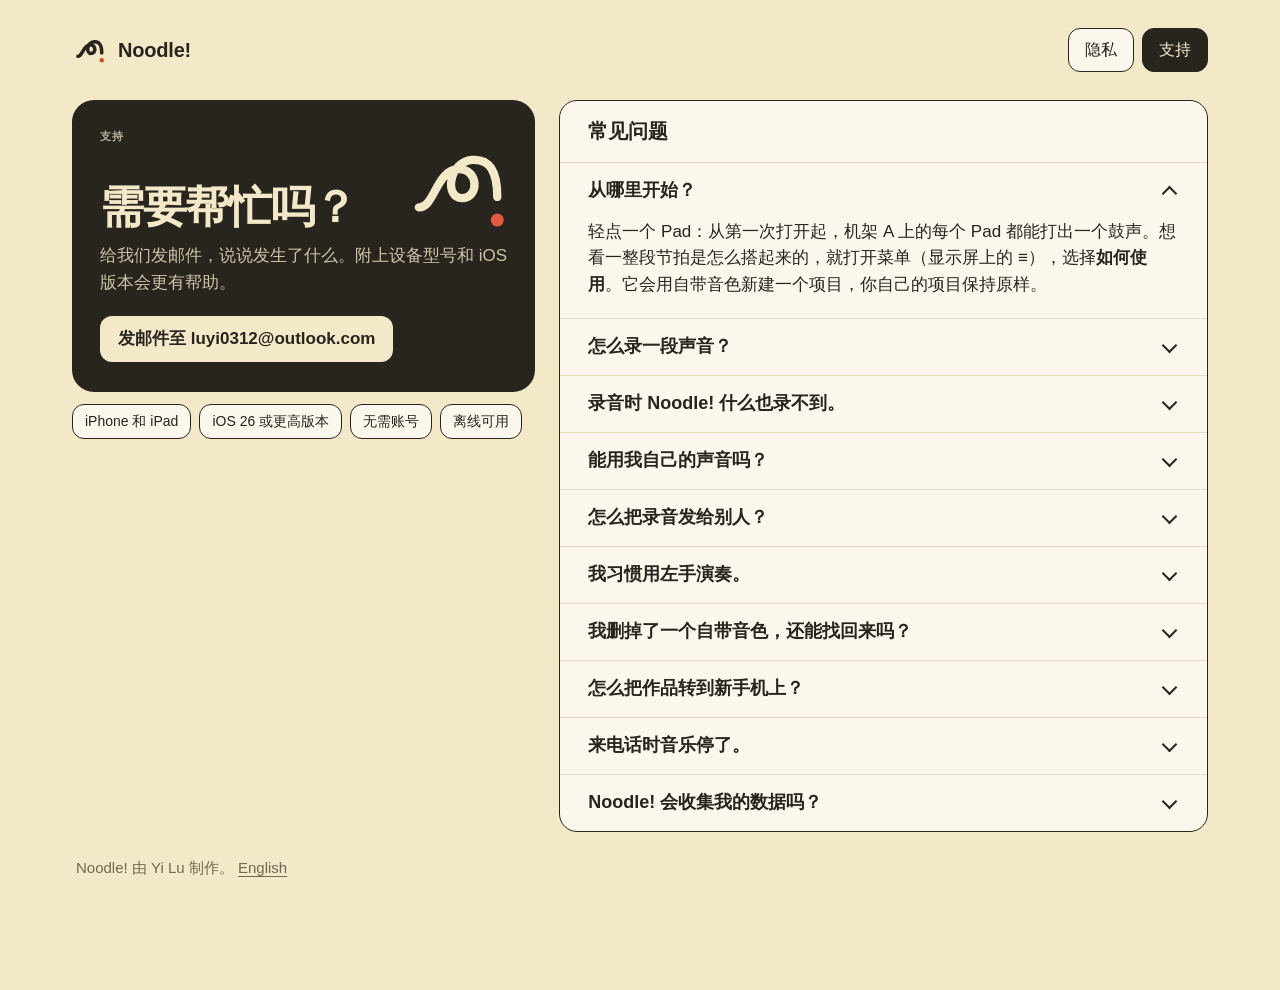
==== zh/index.html @ 2a9f567d "Add Simplified Chinese privacy and support pages The zh-Hans App Store listing says the app speaks S" ====
<!doctype html>
<html lang="zh-Hans">
<head>
<meta charset="utf-8">
<title>Noodle!</title>
<meta http-equiv="refresh" content="0; url=support.html">
<link rel="canonical" href="support.html">
</head>
<body>
<p><a href="support.html">Noodle! 支持</a> &middot; <a href="privacy.html">隐私政策</a> &middot; <a href="../support.html" lang="en" hreflang="en">English</a></p>
</body>
</html>
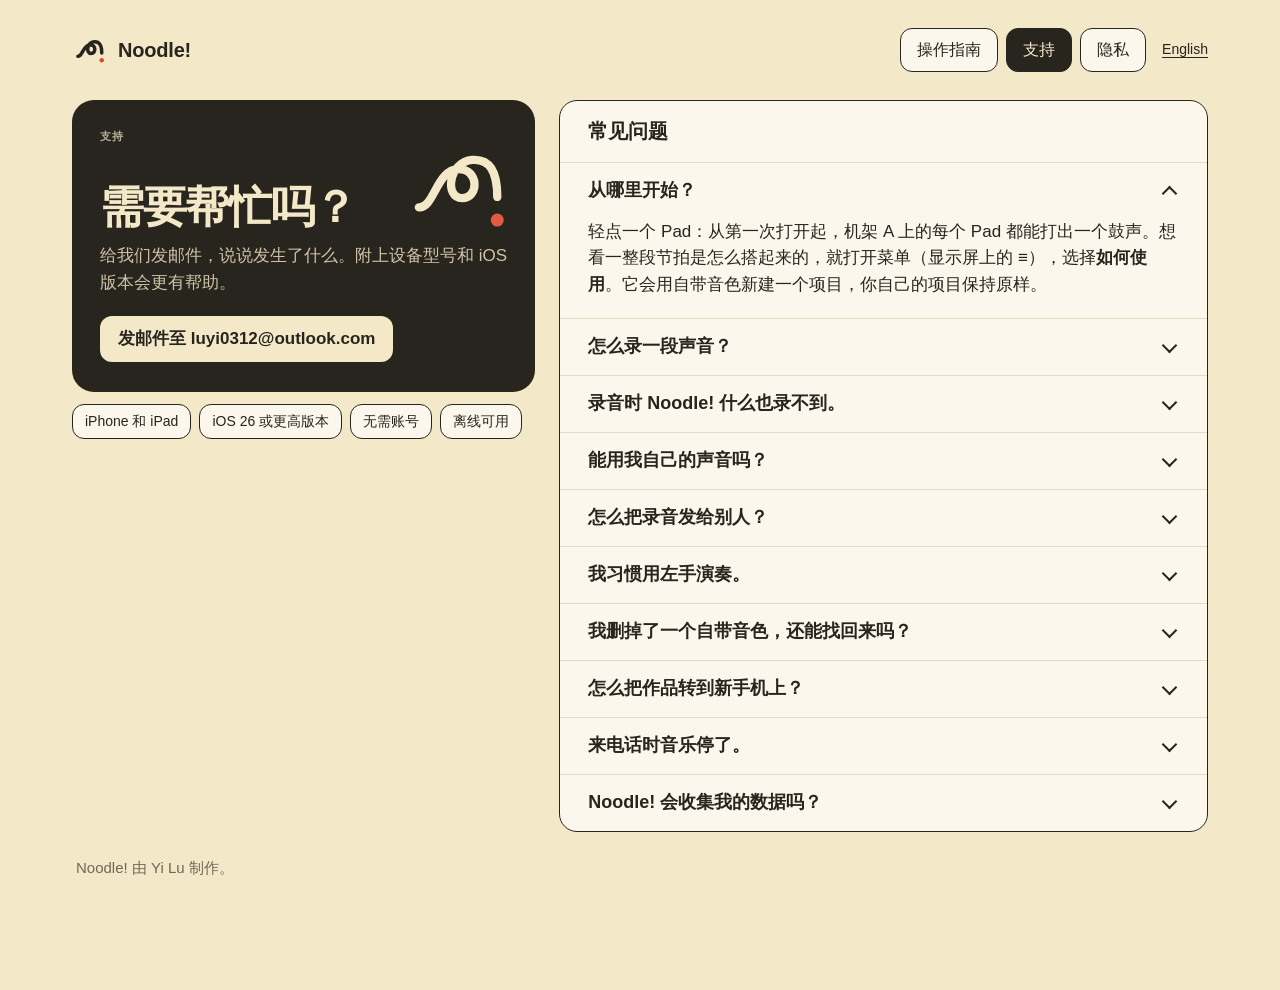
==== commit b1ecef43: "docs: add bilingual controls guide Explain the eight glyph keys and their gestures with annotated ap" ====
--- a/zh/index.html
+++ b/zh/index.html
@@ -7,6 +7,6 @@
 <link rel="canonical" href="support.html">
 </head>
 <body>
-<p><a href="support.html">Noodle! 支持</a> &middot; <a href="privacy.html">隐私政策</a> &middot; <a href="../support.html" lang="en" hreflang="en">English</a></p>
+<p><a href="controls.html">操作指南</a> &middot; <a href="support.html">Noodle! 支持</a> &middot; <a href="privacy.html">隐私政策</a> &middot; <a href="../support.html" lang="en" hreflang="en">English</a></p>
 </body>
 </html>
